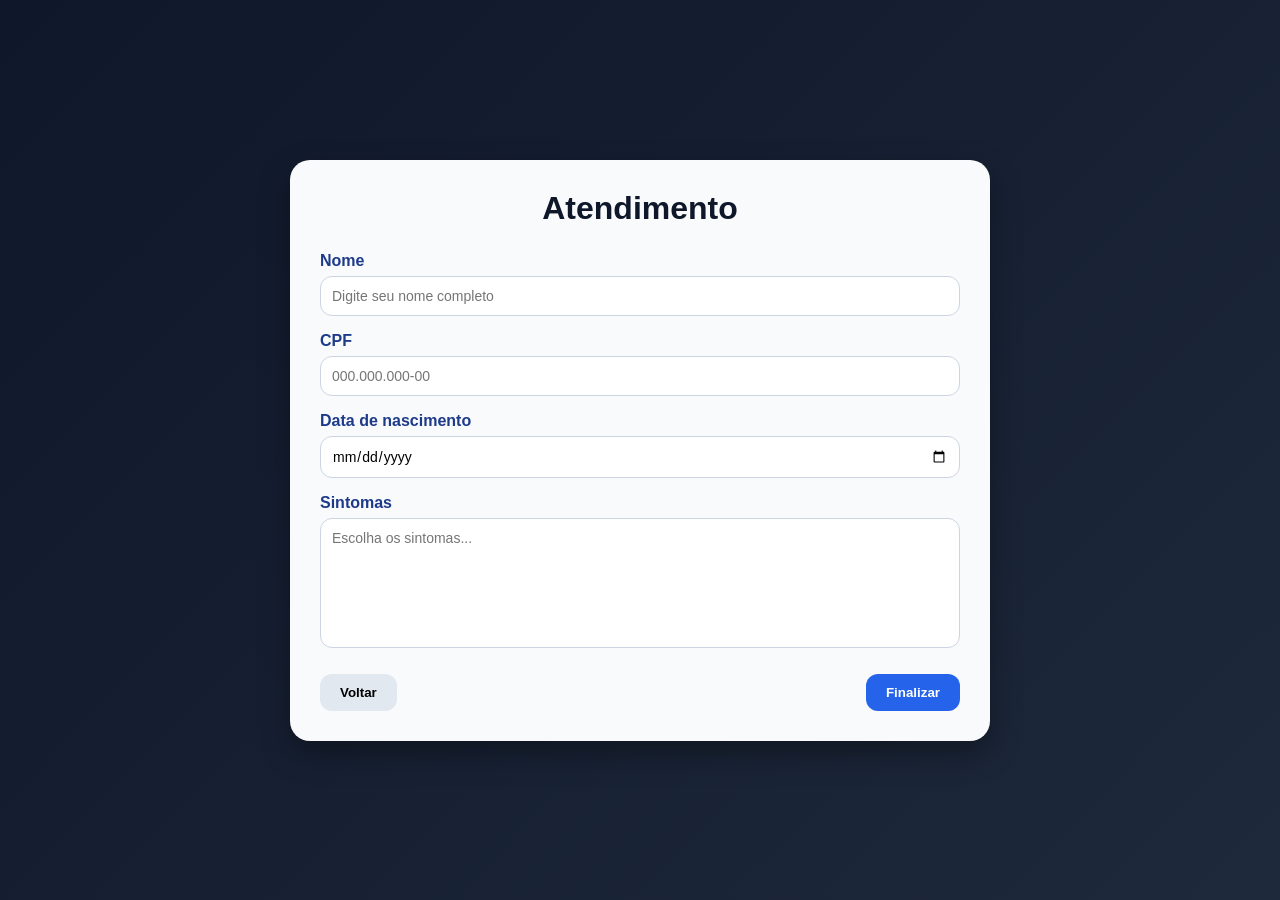
==== pages/Atendimento_Geral.html @ 0dd43a53 "Criação do front" ====
<!DOCTYPE html>
<html lang="pt-BR">
<head>
    <meta charset="UTF-8">
    <meta name="viewport" content="width=device-width, initial-scale=1.0">
    <title>Atendimento Geral</title>
    <link rel="stylesheet" href="/styles/Atendimento_Geral.css" />
    <script src="/script/Atendimento_Geral.js"></script>
</head>
<body>

    <div class="container">

        <h1 class="titulo">Atendimento</h1>

        <form id="formulario">

            <div class="campo">
                <label for="nome">Nome</label>
                <input type="text" id="nome" placeholder="Digite seu nome completo">
            </div>

            <div class="campo">
                <label for="cpf">CPF</label>
                <input type="text" id="cpf" placeholder="000.000.000-00">
            </div>

            <div class="campo">
                <label for="data">Data de nascimento</label>
                <input type="date" id="data">
            </div>

            <div class="campo">
                <label for="sintomas">Sintomas</label>
                <textarea id="sintomas" placeholder="Escolha os sintomas..."></textarea>
            </div>

            <div class="botoes">
                <button type="button" class="btn voltar" onclick="history.back()">Voltar</button>
                <button type="submit" class="btn finalizar">Finalizar</button>

            </div>

        </form>

    </div>

</body>
</html>
---- styles/Atendimento_Geral.css ----
/* Reset básico */
* {
    margin: 0;
    padding: 0;
    box-sizing: border-box;
    font-family: Arial, Helvetica, sans-serif;
}

/* Fundo da página */
body {
    height: 100vh;
    background: linear-gradient(135deg, #0f172a, #1e293b);
    display: flex;
    align-items: center;
    justify-content: center;
}

/* Caixa principal */
.container {
    background: #f8fafc;
    width: 700px;
    padding: 30px;
    border-radius: 20px;
    box-shadow: 0 12px 30px rgba(0, 0, 0, 0.35);
}

/* Título */
.titulo {
    text-align: center;
    margin-bottom: 25px;
    color: #0f172a;
}

/* Espaçamento dos campos */
.campo {
    margin-bottom: 16px;
}

/* Labels */
label {
    display: block;
    font-weight: bold;
    margin-bottom: 6px;
    color: #1e3a8a;
}

/* Inputs e textarea */
input,
textarea {
    width: 100%;
    padding: 11px;
    border-radius: 12px;
    border: 1px solid #cbd5e1;
    font-size: 14px;
    outline: none;
    transition: 0.2s;
}

/* Foco azul bonito */
input:focus,
textarea:focus {
    border-color: #2563eb;
    box-shadow: 0 0 0 2px rgba(37, 99, 235, 0.2);
}

/* Altura do campo de sintomas */
textarea {
    height: 130px;
    resize: none;
}

/* Área dos botões */
.botoes {
    display: flex;
    justify-content: space-between;
    margin-top: 22px;
}

/* Botões padrão */
.btn {
    padding: 11px 20px;
    border-radius: 12px;
    border: none;
    cursor: pointer;
    font-weight: bold;
    transition: 0.2s;
}

/* Botão voltar */
.voltar {
    background: #e2e8f0;
}

.voltar:hover {
    background: #cbd5e1;
}

/* Botão finalizar */
.finalizar {
    background: #2563eb;
    color: white;
}

.finalizar:hover {
    background: #1d4ed8;
}
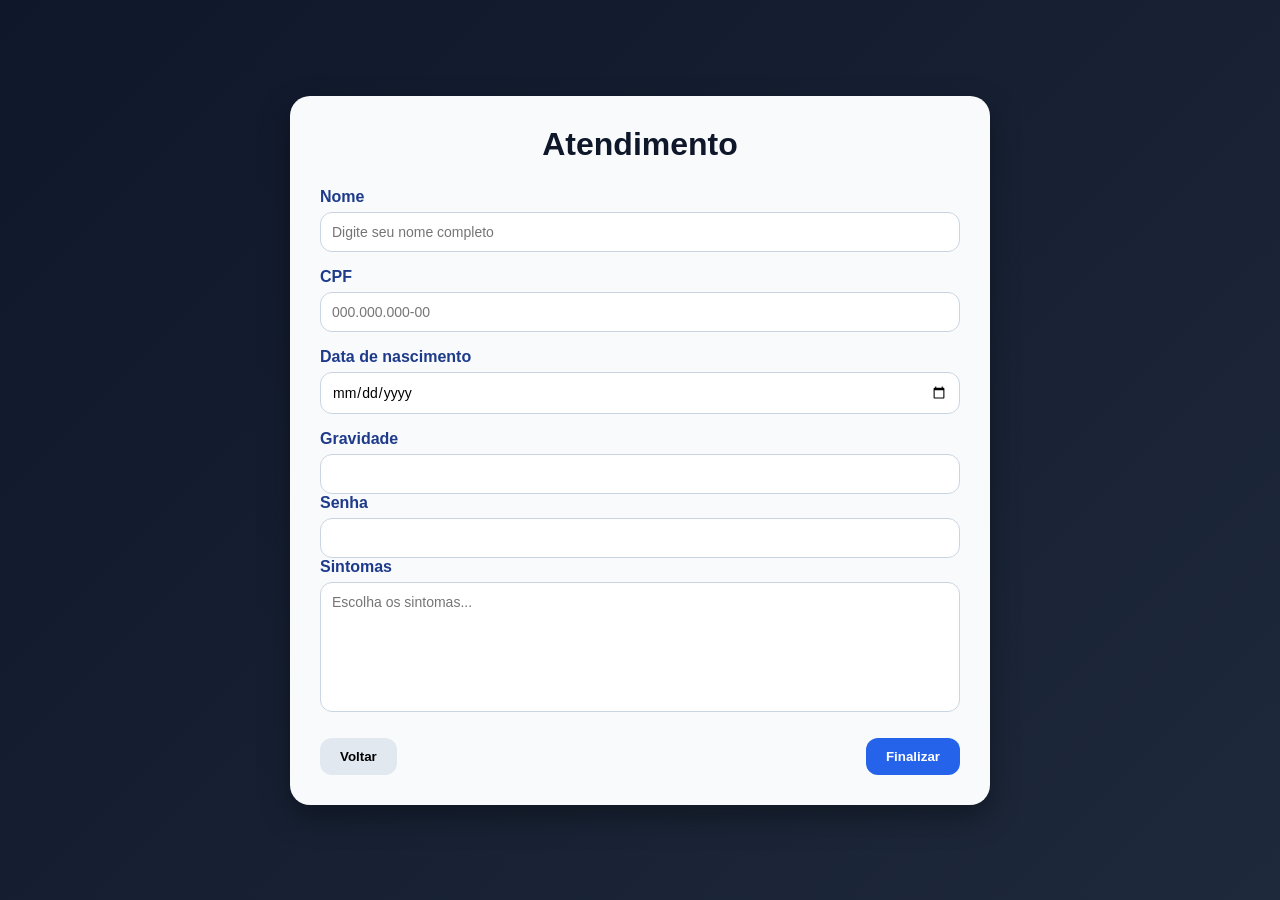
==== commit fca7886c: "Adicionando conexao com o webhook" ====
--- a/pages/Atendimento_Geral.html
+++ b/pages/Atendimento_Geral.html
@@ -30,6 +30,19 @@
                 <input type="date" id="data">
             </div>
 
+            <!-- tirar os 2 campos dps -->
+            <div class="gravidade">
+                <label for="gravidade">Gravidade</label>
+                <input type="text" id="gravidade">
+            </div>
+
+            <div class="senha">
+                <label for="senha">Senha</label>
+                <input type="text" id="senha">
+            </div>
+            
+            
+
             <div class="campo">
                 <label for="sintomas">Sintomas</label>
                 <textarea id="sintomas" placeholder="Escolha os sintomas..."></textarea>
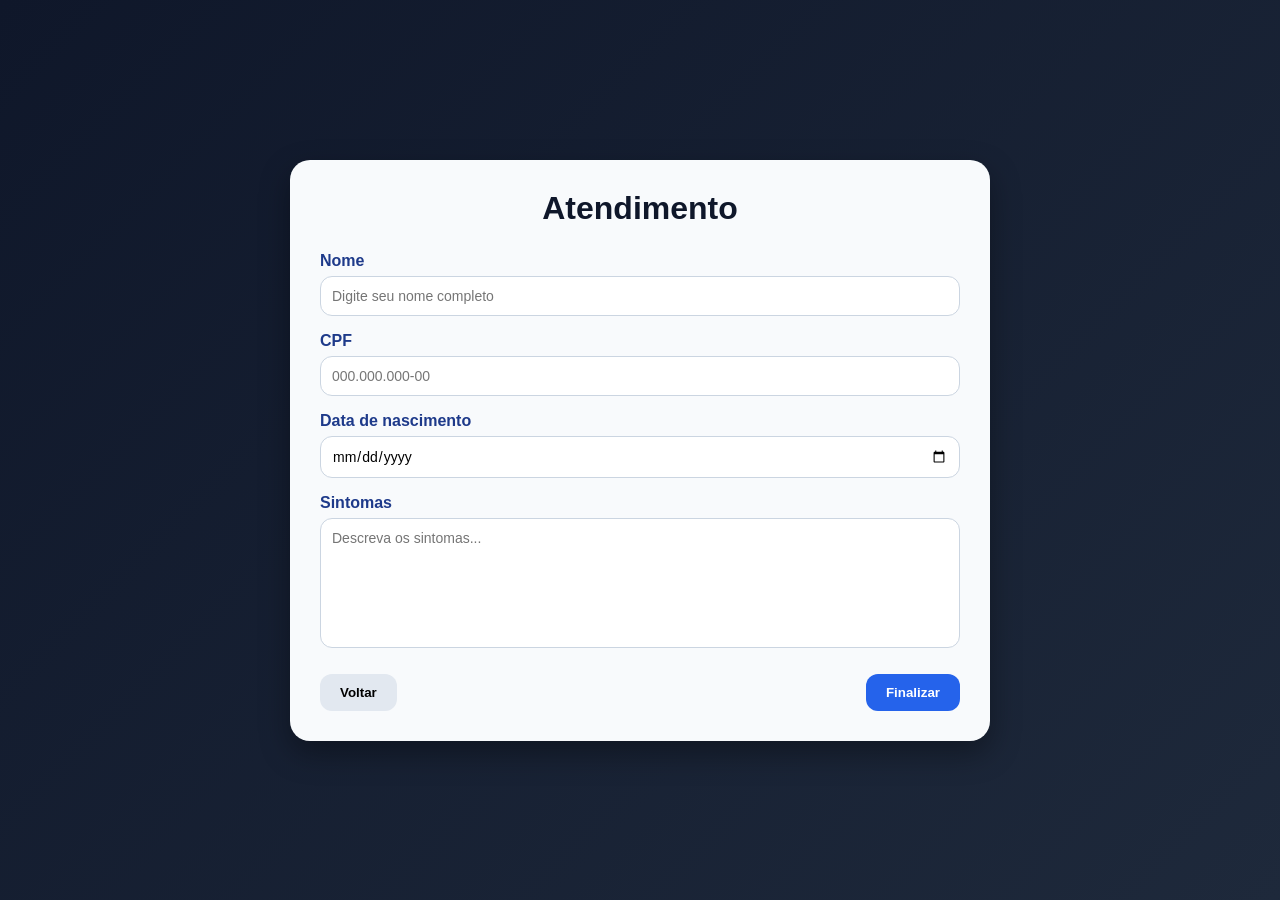
==== commit 9b5a6870: "Formatação do CPF, HTML/CSS/JS da recepção e Retirada dos campos de gravidade e senha" ====
--- a/pages/Atendimento_Geral.html
+++ b/pages/Atendimento_Geral.html
@@ -5,7 +5,7 @@
     <meta name="viewport" content="width=device-width, initial-scale=1.0">
     <title>Atendimento Geral</title>
     <link rel="stylesheet" href="/styles/Atendimento_Geral.css" />
-    <script src="/script/Atendimento_Geral.js"></script>
+    <script src="/script/Atendimento_Geral.js" defer></script>
 </head>
 <body>
 
@@ -30,28 +30,14 @@
                 <input type="date" id="data">
             </div>
 
-            <!-- tirar os 2 campos dps -->
-            <div class="gravidade">
-                <label for="gravidade">Gravidade</label>
-                <input type="text" id="gravidade">
-            </div>
-
-            <div class="senha">
-                <label for="senha">Senha</label>
-                <input type="text" id="senha">
-            </div>
-            
-            
-
             <div class="campo">
                 <label for="sintomas">Sintomas</label>
-                <textarea id="sintomas" placeholder="Escolha os sintomas..."></textarea>
+                <textarea id="sintomas" placeholder="Descreva os sintomas..."></textarea>
             </div>
 
             <div class="botoes">
                 <button type="button" class="btn voltar" onclick="history.back()">Voltar</button>
                 <button type="submit" class="btn finalizar">Finalizar</button>
-
             </div>
 
         </form>
@@ -59,5 +45,4 @@
     </div>
 
 </body>
-</html>
-
+</html>
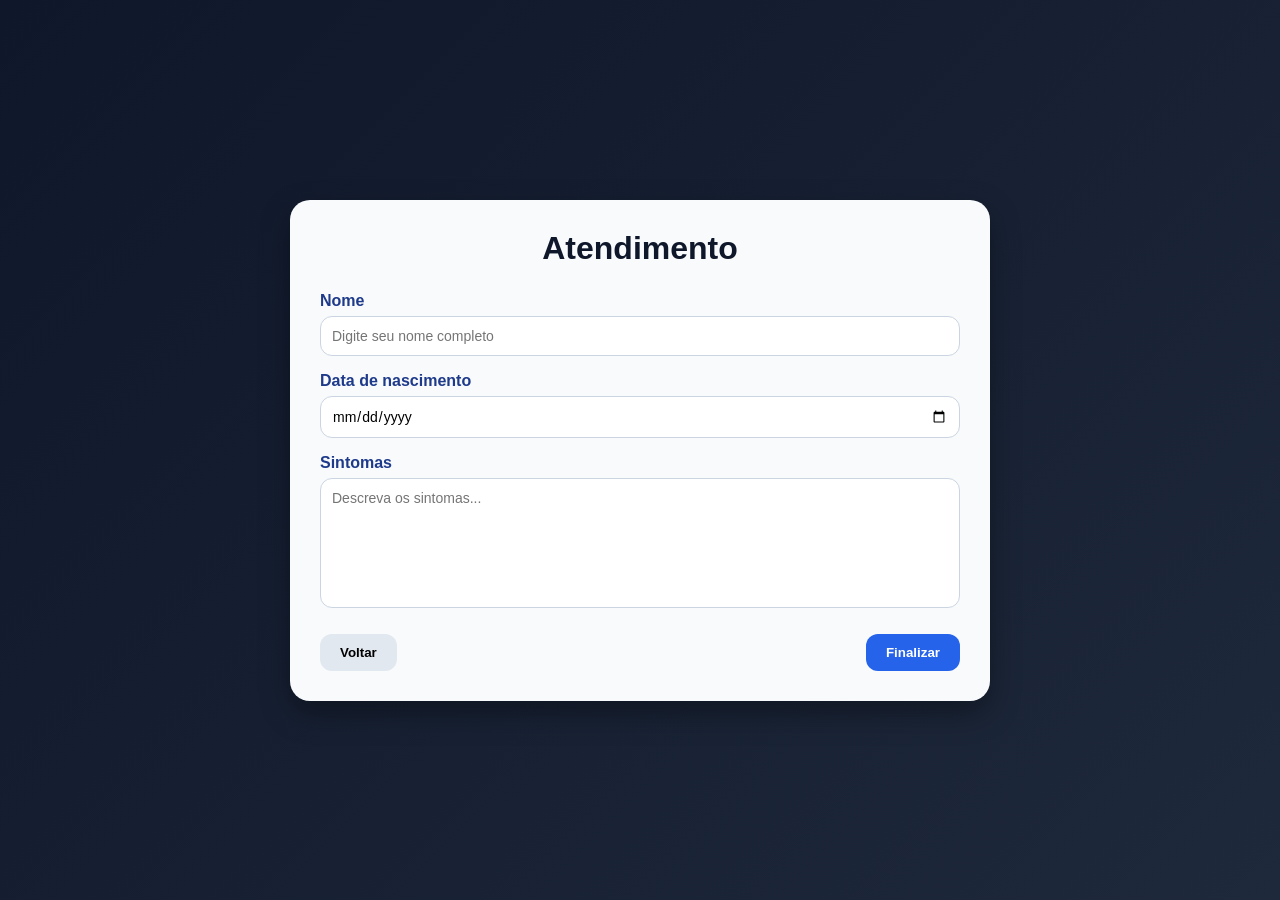
==== commit 6998a6c8: "Descrição da alteração" ====
--- a/pages/Atendimento_Geral.html
+++ b/pages/Atendimento_Geral.html
@@ -21,11 +21,6 @@
             </div>
 
             <div class="campo">
-                <label for="cpf">CPF</label>
-                <input type="text" id="cpf" placeholder="000.000.000-00">
-            </div>
-
-            <div class="campo">
                 <label for="data">Data de nascimento</label>
                 <input type="date" id="data">
             </div>
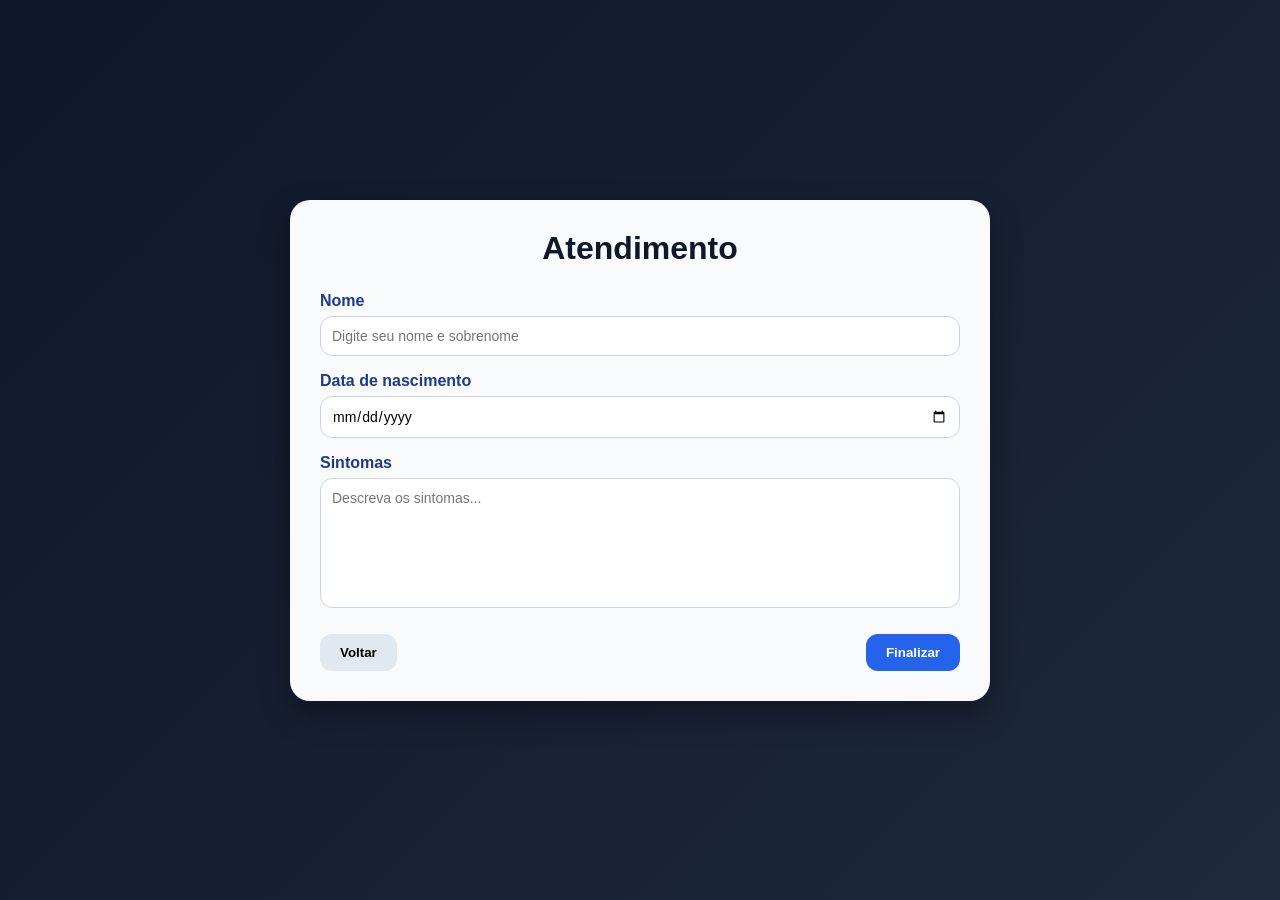
==== commit dc1f3bfe: "Atualiza logica de cores e prompt da IA" ====
--- a/pages/Atendimento_Geral.html
+++ b/pages/Atendimento_Geral.html
@@ -17,7 +17,7 @@
 
             <div class="campo">
                 <label for="nome">Nome</label>
-                <input type="text" id="nome" placeholder="Digite seu nome completo">
+                <input type="text" id="nome" placeholder="Digite seu nome e sobrenome">
             </div>
 
             <div class="campo">
